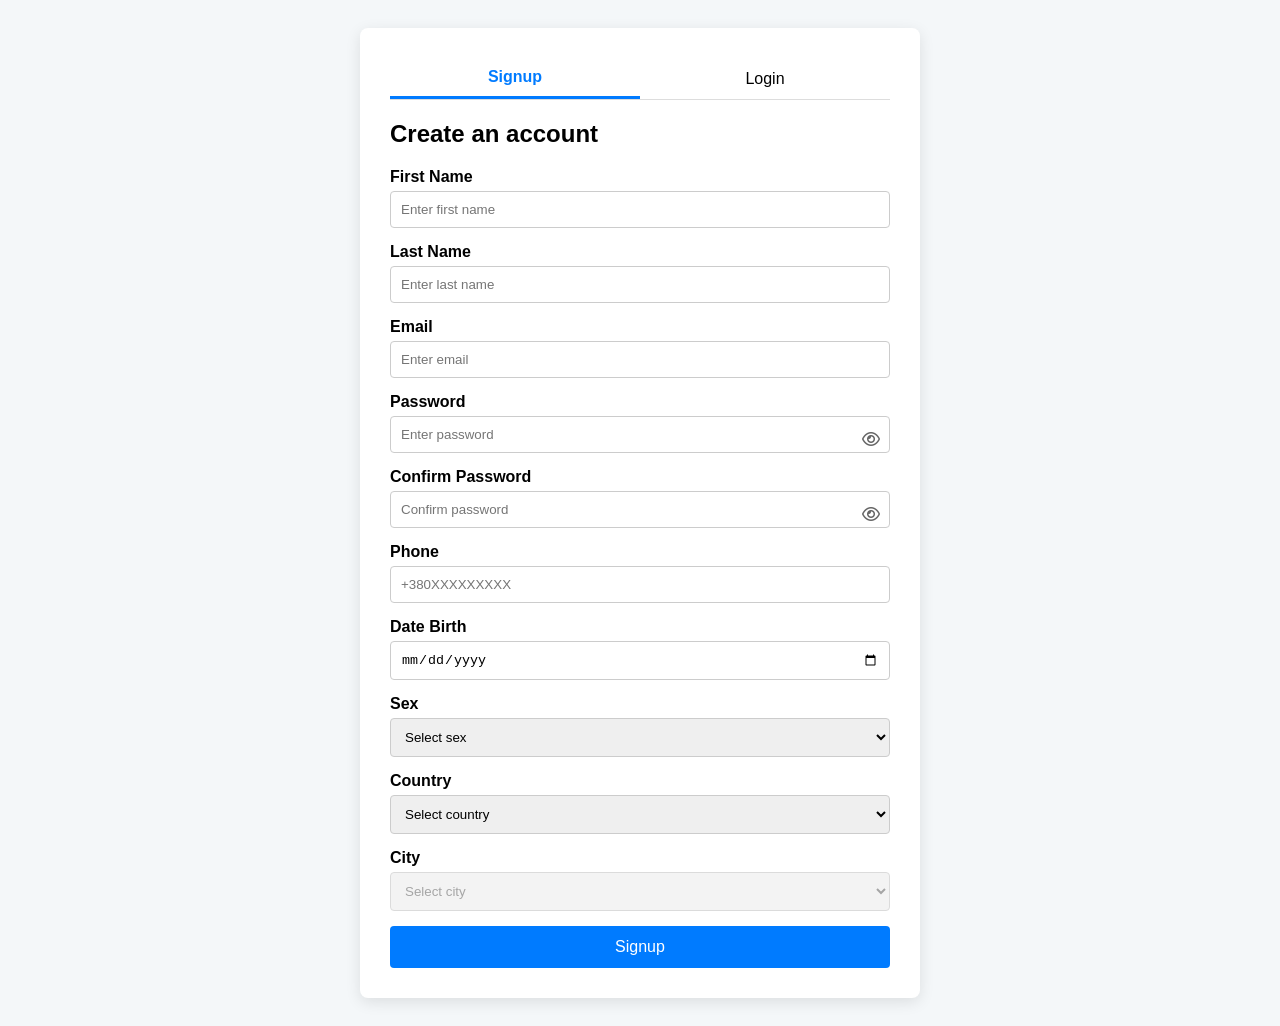
==== lab9/index.html @ 5314aafc "виконано 9 лабу" ====
<!DOCTYPE html>
<html lang="uk">
<head>
    <meta charset="UTF-8">
    <meta name="viewport" content="width=device-width, initial-scale=1.0">
    <title>Лабораторна робота №9</title>
    <link rel="stylesheet" href="style.css">
    <link rel="stylesheet" href="https://cdnjs.cloudflare.com/ajax/libs/font-awesome/6.0.0/css/all.min.css">
</head>
<body>
    <div class="form-container">
        <div class="tabs">
            <button class="tab-btn active" onclick="openTab('signup')">Signup</button>
            <button class="tab-btn" onclick="openTab('login')">Login</button>
        </div>

        <form id="signup-form" class="tab-content active">
            <h2>Create an account</h2>
            <div class="form-group">
                <label>First Name</label>
                <input type="text" name="firstName" placeholder="Enter first name">
                <small class="error-msg"></small>
            </div>
            <div class="form-group">
                <label>Last Name</label>
                <input type="text" name="lastName" placeholder="Enter last name">
                <small class="error-msg"></small>
            </div>
            <div class="form-group">
                <label>Email</label>
                <input type="email" name="email" placeholder="Enter email">
                <small class="error-msg"></small>
            </div>
            <div class="form-group pass-wrapper">
                <label>Password</label>
                <input type="password" name="password" placeholder="Enter password">
                <i class="fa-regular fa-eye toggle-password"></i>
                <small class="error-msg"></small>
            </div>
            <div class="form-group pass-wrapper">
                <label>Confirm Password</label>
                <input type="password" name="confirmPassword" placeholder="Confirm password">
                <i class="fa-regular fa-eye toggle-password"></i>
                <small class="error-msg"></small>
            </div>
            <div class="form-group">
                <label>Phone</label>
                <input type="text" name="phone" placeholder="+380XXXXXXXXX">
                <small class="error-msg"></small>
            </div>
            <div class="form-group">
                <label>Date Birth</label>
                <input type="date" name="birthDate">
                <small class="error-msg"></small>
            </div>
            <div class="form-group">
                <label>Sex</label>
                <select name="sex">
                    <option value="">Select sex</option>
                    <option value="male">Male</option>
                    <option value="female">Female</option>
                </select>
                <small class="error-msg"></small>
            </div>
            <div class="form-group">
                <label>Country</label>
                <select name="country" id="country-select">
                    <option value="">Select country</option>
                    <option value="ua">Ukraine</option>
                    <option value="pl">Poland</option>
                </select>
                <small class="error-msg"></small>
            </div>
            <div class="form-group">
                <label>City</label>
                <select name="city" id="city-select" disabled>
                    <option value="">Select city</option>
                </select>
                <small class="error-msg"></small>
            </div>
            <button type="submit" class="submit-btn">Signup</button>
        </form>

        <form id="login-form" class="tab-content">
            <h2>Login here</h2>
            <div class="form-group">
                <label>Username</label>
                <input type="text" name="username" placeholder="Enter username">
                <small class="error-msg"></small>
            </div>
            <div class="form-group pass-wrapper">
                <label>Password</label>
                <input type="password" name="password" placeholder="Enter password">
                <i class="fa-regular fa-eye toggle-password"></i>
                <small class="error-msg"></small>
            </div>
            <div class="form-group checkbox-group">
                <input type="checkbox" name="rememberMe" id="remember">
                <label for="remember">Remember Me</label>
            </div>
            <button type="submit" class="submit-btn">Login</button>
        </form>
    </div>
    <script src="script.js"></script>
</body>
</html>
---- lab9/style.css ----
body {
    font-family: Arial, sans-serif;
    background-color: #f4f7f9;
    display: flex;
    justify-content: center;
    padding: 20px;
}

.form-container {
    background: #fff;
    padding: 30px;
    border-radius: 8px;
    box-shadow: 0 4px 15px rgba(0,0,0,0.1);
    width: 100%;
    max-width: 500px;
}

.tabs {
    display: flex;
    margin-bottom: 20px;
    border-bottom: 1px solid #ddd;
}

.tab-btn {
    flex: 1;
    padding: 10px;
    border: none;
    background: none;
    cursor: pointer;
    font-size: 16px;
}

.tab-btn.active {
    border-bottom: 3px solid #007bff;
    color: #007bff;
    font-weight: bold;
}

.tab-content { display: none; }
.tab-content.active { display: block; }

.form-group {
    margin-bottom: 15px;
    position: relative;
}

label { display: block; margin-bottom: 5px; font-weight: 600; }

input, select {
    width: 100%;
    padding: 10px;
    border: 1px solid #ccc;
    border-radius: 4px;
    box-sizing: border-box;
}

/* Колірна валідація [cite: 49, 50] */
input.valid, select.valid { border-color: #28a745; }
input.invalid, select.invalid { border-color: #dc3545; }

.error-msg {
    color: #dc3545;
    font-size: 12px;
    display: block;
    margin-top: 5px;
}

.pass-wrapper { position: relative; }
.toggle-password {
    position: absolute;
    right: 10px;
    top: 38px;
    cursor: pointer;
    color: #666;
}

.submit-btn {
    width: 100%;
    padding: 12px;
    background-color: #007bff;
    color: white;
    border: none;
    border-radius: 4px;
    cursor: pointer;
    font-size: 16px;
}

.submit-btn:hover { background-color: #0056b3; }

/* Адаптивність [cite: 45] */
@media (max-width: 480px) {
    .form-container { padding: 15px; }
}
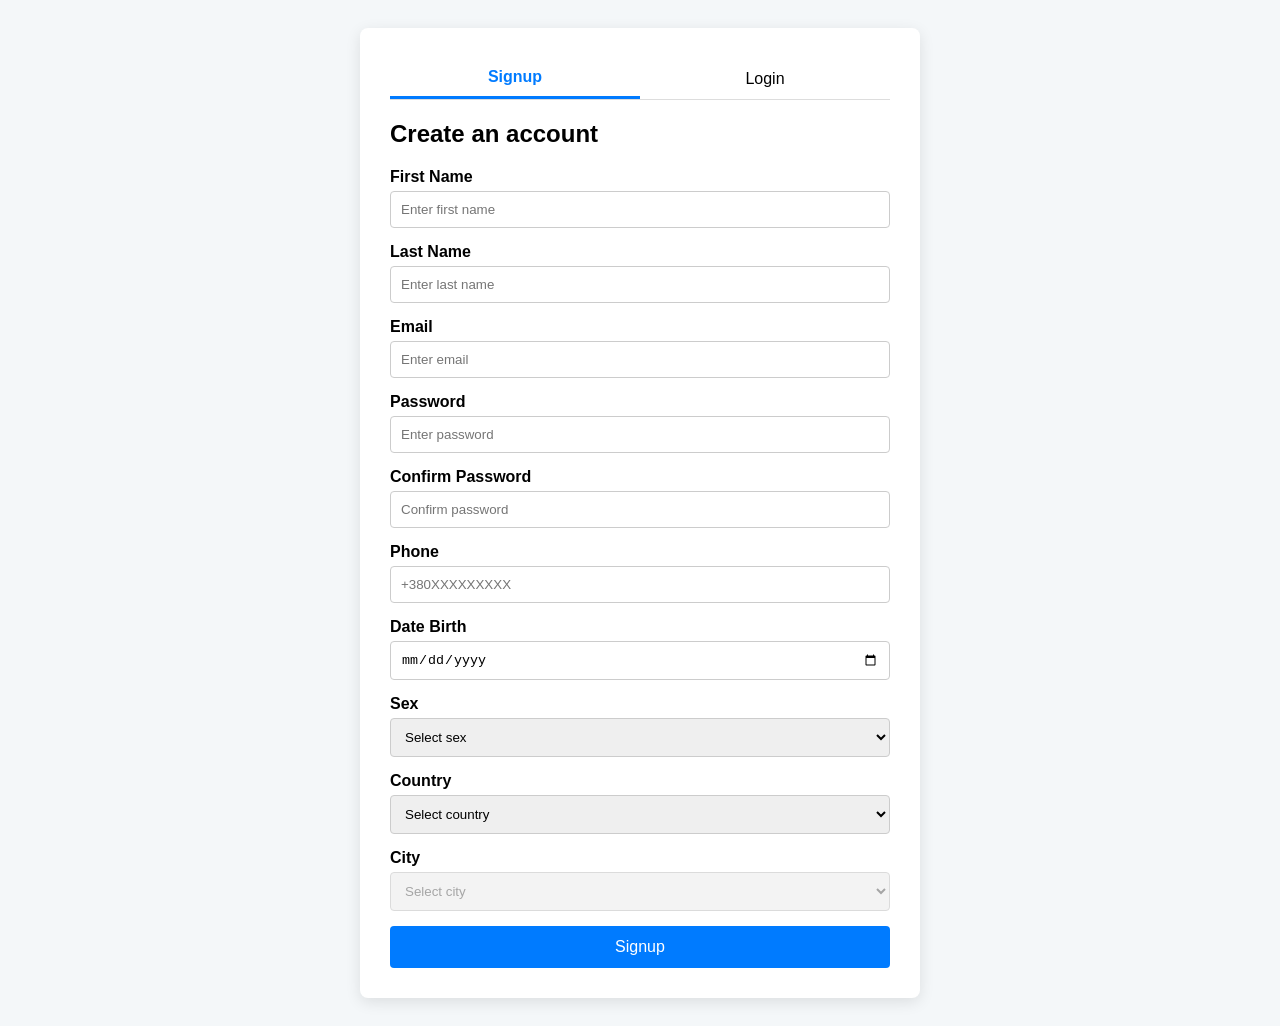
==== commit e265d49a: "виконано всі лаби" ====
--- a/lab9/index.html
+++ b/lab9/index.html
@@ -5,7 +5,6 @@
     <meta name="viewport" content="width=device-width, initial-scale=1.0">
     <title>Лабораторна робота №9</title>
     <link rel="stylesheet" href="style.css">
-    <link rel="stylesheet" href="https://cdnjs.cloudflare.com/ajax/libs/font-awesome/6.0.0/css/all.min.css">
 </head>
 <body>
     <div class="form-container">
